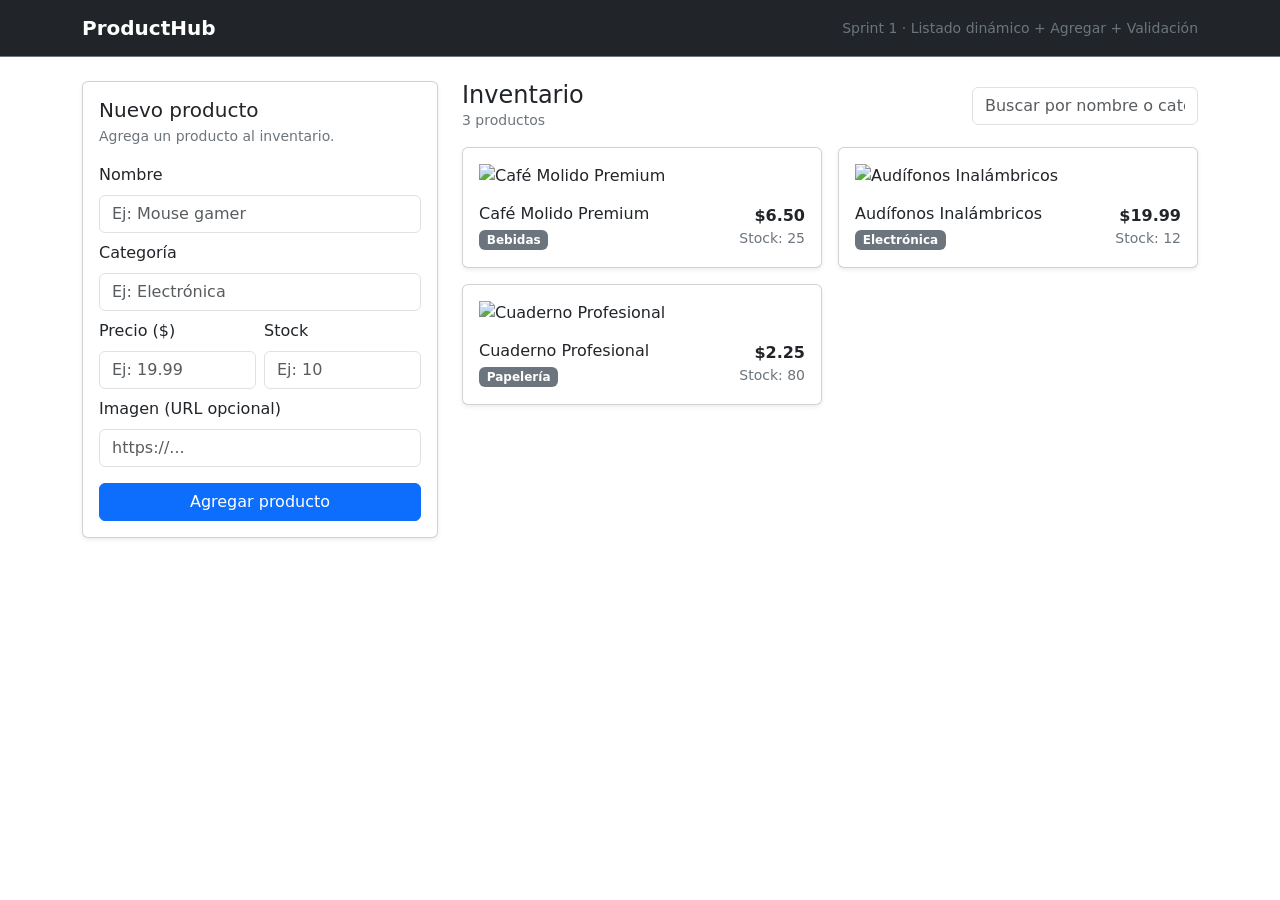
==== index.html @ 18cee50f "feat: se agregó el layout y el diseño de la página, además del product render" ====
<!doctype html>
<html lang="es">
<head>
  <meta charset="utf-8" />
  <meta name="viewport" content="width=device-width, initial-scale=1" />
  <title>ProductHub | Gestión de Productos</title>


  <!-- Bootstrap CDN -->
  <link href="https://cdn.jsdelivr.net/npm/bootstrap@5.3.3/dist/css/bootstrap.min.css" rel="stylesheet">


  <link rel="stylesheet" href="css/styles.css" />
</head>


<body>
  <!-- Top bar -->
  <nav class="navbar navbar-expand-lg navbar-dark bg-dark border-bottom border-secondary">
    <div class="container">
      <a class="navbar-brand fw-bold" href="#">
        <span class="brand-dot"></span> ProductHub
      </a>
      <span class="navbar-text text-secondary small">
        Sprint 1 · Listado dinámico + Agregar + Validación
      </span>
    </div>
  </nav>


  <main class="container my-4">
    <div class="row g-4">
      <!-- Form -->
      <div class="col-12 col-lg-4">
        <div class="card shadow-sm card-soft">
          <div class="card-body">
            <h5 class="card-title mb-1">Nuevo producto</h5>
            <p class="text-secondary small mb-3">Agrega un producto al inventario.</p>


            <form id="productForm">
              <div class="mb-2">
                <label class="form-label">Nombre</label>
                <input id="name" class="form-control" placeholder="Ej: Mouse gamer" />
                <div id="nameHelp" class="invalid-feedback"></div>
              </div>


              <div class="mb-2">
                <label class="form-label">Categoría</label>
                <input id="category" class="form-control" placeholder="Ej: Electrónica" />
                <div id="categoryHelp" class="invalid-feedback"></div>
              </div>


              <div class="row g-2">
                <div class="col-6">
                  <div class="mb-2">
                    <label class="form-label">Precio ($)</label>
                    <input id="price" class="form-control" placeholder="Ej: 19.99" />
                    <div id="priceHelp" class="invalid-feedback"></div>
                  </div>
                </div>
                <div class="col-6">
                  <div class="mb-2">
                    <label class="form-label">Stock</label>
                    <input id="stock" class="form-control" placeholder="Ej: 10" />
                    <div id="stockHelp" class="invalid-feedback"></div>
                  </div>
                </div>
              </div>


              <div class="mb-3">
                <label class="form-label">Imagen (URL opcional)</label>
                <input id="imageUrl" class="form-control" placeholder="https://..." />
                <div id="imageUrlHelp" class="invalid-feedback"></div>
              </div>


              <button class="btn btn-primary w-100" type="submit">
                Agregar producto
              </button>
            </form>
          </div>
        </div>
      </div>


      <!-- List -->
      <div class="col-12 col-lg-8">
        <div class="d-flex align-items-center justify-content-between mb-3 gap-2">
  <div>
    <h4 class="mb-0">Inventario</h4>
    <div id="countLabel" class="text-secondary small">0 productos</div>
  </div>


  <div class="search-wrap">
    <input id="searchInput" class="form-control" placeholder="Buscar por nombre o categoría..." />
  </div>
</div>


        <div id="emptyState" class="card shadow-sm card-soft d-none">
          <div class="card-body py-5 text-center">
            <div class="display-6">📦</div>
            <h5 class="mt-2 mb-1">No hay productos todavía</h5>
            <p class="text-secondary mb-0">Agrega tu primer producto para verlo aquí.</p>
          </div>
        </div>


        <div id="productGrid" class="row g-3"></div>
      </div>
    </div>
  </main>


  <!-- Toast -->
  <div class="toast-container position-fixed bottom-0 end-0 p-3">
    <div id="liveToast" class="toast" role="alert" aria-live="assertive" aria-atomic="true">
      <div class="toast-header">
        <strong class="me-auto">ProductHub</strong>
        <small class="text-secondary">ahora</small>
        <button type="button" class="btn-close" data-bs-dismiss="toast" aria-label="Cerrar"></button>
      </div>
      <div id="toastBody" class="toast-body">Mensaje</div>
    </div>
  </div>


  <script src="js/products.data.js"></script>
  <script src="js/products.validation.js"></script>
  <script src="js/products.render.js"></script>
  <script src="js/products.add.js"></script>
  <script src="js/main.js"></script>


  <script src="https://cdn.jsdelivr.net/npm/bootstrap@5.3.3/dist/js/bootstrap.bundle.min.js"></script>
</body>
</html>
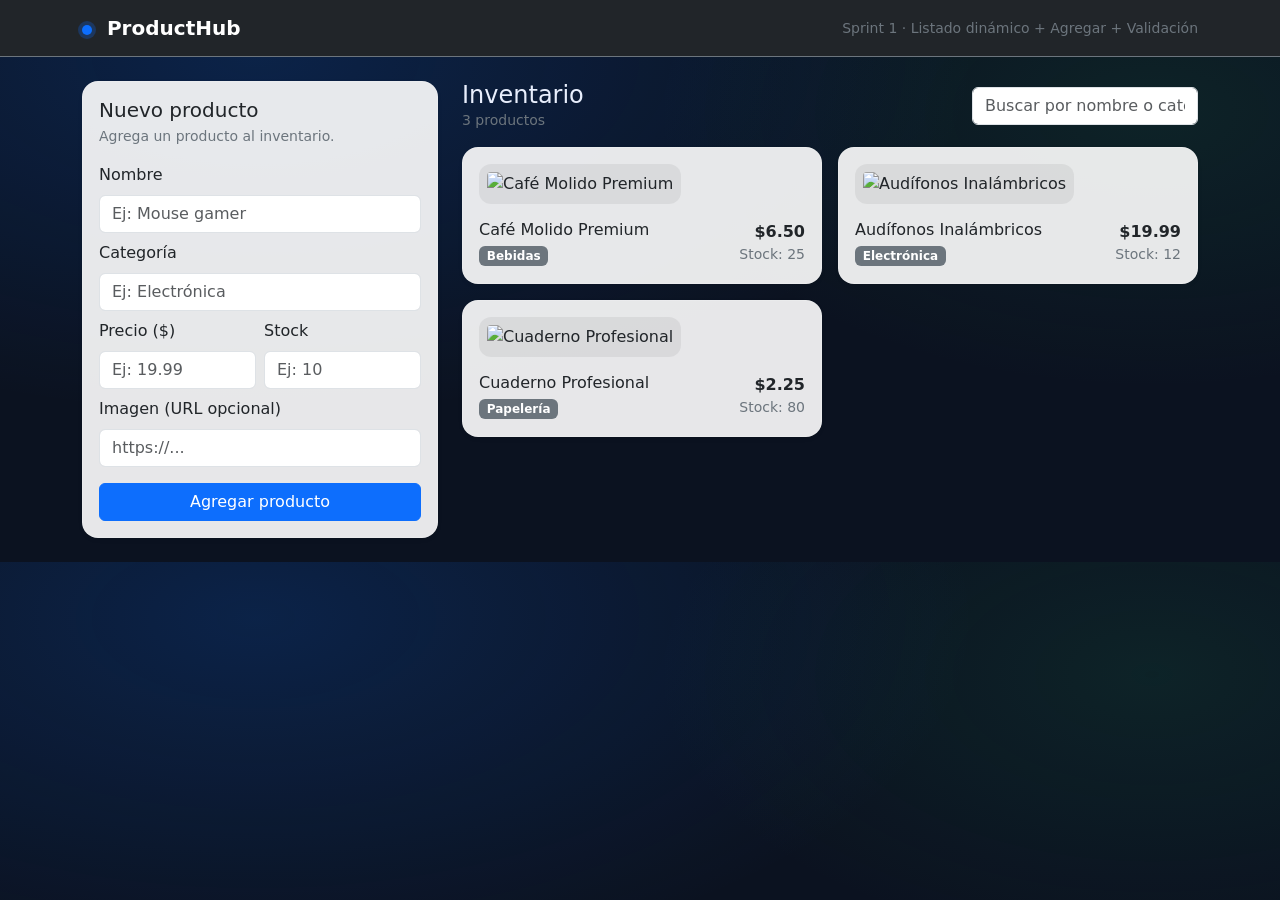
==== commit 9eeec292: "fix: Revision y correcciones del primer sprint" ====
--- a/index.html
+++ b/index.html
@@ -5,14 +5,11 @@
   <meta name="viewport" content="width=device-width, initial-scale=1" />
   <title>ProductHub | Gestión de Productos</title>
 
-
   <!-- Bootstrap CDN -->
   <link href="https://cdn.jsdelivr.net/npm/bootstrap@5.3.3/dist/css/bootstrap.min.css" rel="stylesheet">
 
-
-  <link rel="stylesheet" href="css/styles.css" />
+  <link rel="stylesheet" href="css/style.css" />
 </head>
-
 
 <body>
   <!-- Top bar -->
@@ -27,7 +24,6 @@
     </div>
   </nav>
 
-
   <main class="container my-4">
     <div class="row g-4">
       <!-- Form -->
@@ -37,7 +33,6 @@
             <h5 class="card-title mb-1">Nuevo producto</h5>
             <p class="text-secondary small mb-3">Agrega un producto al inventario.</p>
 
-
             <form id="productForm">
               <div class="mb-2">
                 <label class="form-label">Nombre</label>
@@ -45,13 +40,11 @@
                 <div id="nameHelp" class="invalid-feedback"></div>
               </div>
 
-
               <div class="mb-2">
                 <label class="form-label">Categoría</label>
                 <input id="category" class="form-control" placeholder="Ej: Electrónica" />
                 <div id="categoryHelp" class="invalid-feedback"></div>
               </div>
-
 
               <div class="row g-2">
                 <div class="col-6">
@@ -70,13 +63,11 @@
                 </div>
               </div>
 
-
               <div class="mb-3">
                 <label class="form-label">Imagen (URL opcional)</label>
                 <input id="imageUrl" class="form-control" placeholder="https://..." />
                 <div id="imageUrlHelp" class="invalid-feedback"></div>
               </div>
-
 
               <button class="btn btn-primary w-100" type="submit">
                 Agregar producto
@@ -86,7 +77,6 @@
         </div>
       </div>
 
-
       <!-- List -->
       <div class="col-12 col-lg-8">
         <div class="d-flex align-items-center justify-content-between mb-3 gap-2">
@@ -95,12 +85,10 @@
     <div id="countLabel" class="text-secondary small">0 productos</div>
   </div>
 
-
   <div class="search-wrap">
     <input id="searchInput" class="form-control" placeholder="Buscar por nombre o categoría..." />
   </div>
 </div>
-
 
         <div id="emptyState" class="card shadow-sm card-soft d-none">
           <div class="card-body py-5 text-center">
@@ -139,5 +127,4 @@
 
   <script src="https://cdn.jsdelivr.net/npm/bootstrap@5.3.3/dist/js/bootstrap.bundle.min.js"></script>
 </body>
-</html>
-
+</html>
--- a/css/style.css
+++ b/css/style.css
@@ -0,0 +1,48 @@
+:root{
+  --soft: rgba(255,255,255,.7);
+  --card: rgba(255,255,255,.9);
+}
+
+body{
+  background:
+    radial-gradient(1200px 600px at 20% 10%, rgba(13,110,253,.18), transparent 60%),
+    radial-gradient(900px 500px at 90% 20%, rgba(25,135,84,.14), transparent 55%),
+    #0b1220;
+  color: #e8eefc;
+}
+
+.navbar{
+  backdrop-filter: blur(10px);
+}
+
+.card-soft{
+  background: var(--card);
+  border: 1px solid rgba(255,255,255,.15);
+  border-radius: 16px;
+}
+
+.brand-dot{
+  display:inline-block;
+  width:10px;height:10px;
+  border-radius:999px;
+  background: #0d6efd;
+  margin-right:8px;
+  box-shadow: 0 0 0 4px rgba(13,110,253,.25);
+}
+
+.product-img{
+  width: 100%;
+  height: 160px;
+  object-fit: cover;
+  border-radius: 12px;
+  background: rgba(0,0,0,.05);
+}
+
+.product-img{
+  width: 100%;
+  height: 160px;
+  object-fit: contain;      
+  border-radius: 12px;
+  background: rgba(0,0,0,.06);
+  padding: 8px;            
+}
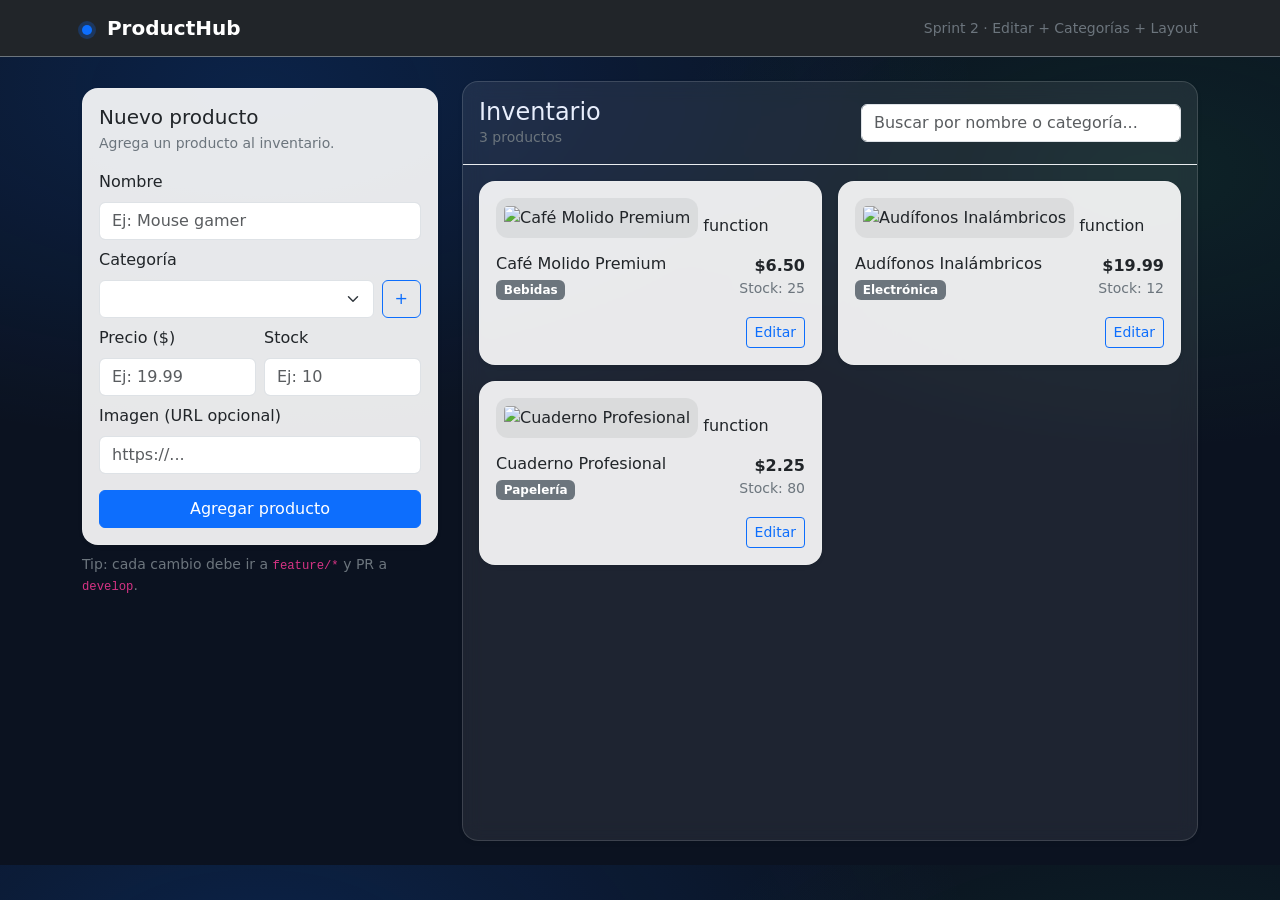
==== commit b21311c7: "feat: se creó un layout con scroll independiente y el botón editar" ====
--- a/index.html
+++ b/index.html
@@ -5,9 +5,8 @@
   <meta name="viewport" content="width=device-width, initial-scale=1" />
   <title>ProductHub | Gestión de Productos</title>
 
-  <!-- Bootstrap CDN -->
+  <!-- Bootstrap CSS -->
   <link href="https://cdn.jsdelivr.net/npm/bootstrap@5.3.3/dist/css/bootstrap.min.css" rel="stylesheet">
-
   <link rel="stylesheet" href="css/style.css" />
 </head>
 
@@ -19,16 +18,16 @@
         <span class="brand-dot"></span> ProductHub
       </a>
       <span class="navbar-text text-secondary small">
-        Sprint 1 · Listado dinámico + Agregar + Validación
+        Sprint 2 · Editar + Categorías + Layout
       </span>
     </div>
   </nav>
 
-  <main class="container my-4">
-    <div class="row g-4">
-      <!-- Form -->
+  <main class="container my-4 app-shell">
+    <div class="row g-4 h-100">
+      <!-- Sidebar (fijo) -->
       <div class="col-12 col-lg-4">
-        <div class="card shadow-sm card-soft">
+        <div class="card shadow-sm card-soft sticky-panel">
           <div class="card-body">
             <h5 class="card-title mb-1">Nuevo producto</h5>
             <p class="text-secondary small mb-3">Agrega un producto al inventario.</p>
@@ -40,9 +39,15 @@
                 <div id="nameHelp" class="invalid-feedback"></div>
               </div>
 
+              <!-- CATEGORÍA: select + botón + -->
               <div class="mb-2">
                 <label class="form-label">Categoría</label>
-                <input id="category" class="form-control" placeholder="Ej: Electrónica" />
+                <div class="d-flex gap-2">
+                  <select id="category" class="form-select"></select>
+                  <button id="addCategoryBtn" type="button" class="btn btn-outline-primary" title="Agregar categoría">
+                    +
+                  </button>
+                </div>
                 <div id="categoryHelp" class="invalid-feedback"></div>
               </div>
 
@@ -69,41 +74,44 @@
                 <div id="imageUrlHelp" class="invalid-feedback"></div>
               </div>
 
-              <button class="btn btn-primary w-100" type="submit">
-                Agregar producto
-              </button>
+              <button class="btn btn-primary w-100" type="submit">Agregar producto</button>
             </form>
           </div>
         </div>
-      </div>
-
-      <!-- List -->
+
+        <div class="small text-secondary mt-3">
+          Tip: cada cambio debe ir a <code>feature/*</code> y PR a <code>develop</code>.
+        </div>
+      </div>
+
+      <!-- Lista con scroll independiente -->
       <div class="col-12 col-lg-8">
-        <div class="d-flex align-items-center justify-content-between mb-3 gap-2">
-  <div>
-    <h4 class="mb-0">Inventario</h4>
-    <div id="countLabel" class="text-secondary small">0 productos</div>
-  </div>
-
-  <div class="search-wrap">
-    <input id="searchInput" class="form-control" placeholder="Buscar por nombre o categoría..." />
-  </div>
-</div>
-
-        <div id="emptyState" class="card shadow-sm card-soft d-none">
-          <div class="card-body py-5 text-center">
-            <div class="display-6">📦</div>
-            <h5 class="mt-2 mb-1">No hay productos todavía</h5>
-            <p class="text-secondary mb-0">Agrega tu primer producto para verlo aquí.</p>
+        <div class="list-panel shadow-sm panel-dark">
+          <div class="p-3 border-bottom border-light-subtle d-flex align-items-center justify-content-between gap-2">
+            <div>
+              <h4 class="mb-0">Inventario</h4>
+              <div id="countLabel" class="text-secondary small">0 productos</div>
+            </div>
+
+            <input id="searchInput" class="form-control" style="max-width: 320px;"
+              placeholder="Buscar por nombre o categoría..." />
           </div>
-        </div>
-
-
-        <div id="productGrid" class="row g-3"></div>
+
+          <div class="p-3 list-scroll">
+            <div id="emptyState" class="card shadow-sm card-soft d-none">
+              <div class="card-body py-5 text-center">
+                <div class="display-6">📦</div>
+                <h5 class="mt-2 mb-1">No hay productos todavía</h5>
+                <p class="text-secondary mb-0">Agrega tu primer producto para verlo aquí.</p>
+              </div>
+            </div>
+
+            <div id="productGrid" class="row g-3"></div>
+          </div>
+        </div>
       </div>
     </div>
   </main>
-
 
   <!-- Toast -->
   <div class="toast-container position-fixed bottom-0 end-0 p-3">
@@ -117,14 +125,117 @@
     </div>
   </div>
 
-
+  <!-- ✅ MODALES deben ir dentro del body -->
+  <!-- Modal: Editar producto -->
+  <div class="modal fade" id="editProductModal" tabindex="-1" aria-hidden="true">
+    <div class="modal-dialog modal-dialog-centered">
+      <div class="modal-content">
+        <div class="modal-header">
+          <h5 class="modal-title">Editar producto</h5>
+          <button type="button" class="btn-close" data-bs-dismiss="modal"></button>
+        </div>
+
+        <div class="modal-body">
+          <form id="editProductForm">
+            <input type="hidden" id="editId" />
+
+            <div class="mb-2">
+              <label class="form-label">Nombre</label>
+              <input id="editName" class="form-control" />
+              <div id="editNameHelp" class="invalid-feedback"></div>
+            </div>
+
+            <div class="mb-2">
+              <label class="form-label">Categoría</label>
+              <select id="editCategory" class="form-select"></select>
+              <div id="editCategoryHelp" class="invalid-feedback"></div>
+            </div>
+
+            <div class="row g-2">
+              <div class="col-6">
+                <div class="mb-2">
+                  <label class="form-label">Precio ($)</label>
+                  <input id="editPrice" class="form-control" />
+                  <div id="editPriceHelp" class="invalid-feedback"></div>
+                </div>
+              </div>
+              <div class="col-6">
+                <div class="mb-2">
+                  <label class="form-label">Stock</label>
+                  <input id="editStock" class="form-control" />
+                  <div id="editStockHelp" class="invalid-feedback"></div>
+                </div>
+              </div>
+            </div>
+
+            <div class="mb-2">
+              <label class="form-label">Imagen (URL opcional)</label>
+              <input id="editImageUrl" class="form-control" />
+              <div id="editImageUrlHelp" class="invalid-feedback"></div>
+            </div>
+
+            <div class="d-flex gap-2 mt-3">
+              <button type="submit" class="btn btn-primary flex-fill">Guardar cambios</button>
+              <button type="button" id="deleteProductBtn" class="btn btn-outline-danger">Eliminar</button>
+            </div>
+          </form>
+        </div>
+      </div>
+    </div>
+  </div>
+
+  <!-- Modal: Crear categoría -->
+  <div class="modal fade" id="createCategoryModal" tabindex="-1" aria-hidden="true">
+    <div class="modal-dialog modal-dialog-centered">
+      <div class="modal-content">
+        <div class="modal-header">
+          <h5 class="modal-title">Nueva categoría</h5>
+          <button type="button" class="btn-close" data-bs-dismiss="modal"></button>
+        </div>
+        <div class="modal-body">
+          <form id="createCategoryForm">
+            <div class="mb-2">
+              <label class="form-label">Nombre</label>
+              <input id="newCategoryName" class="form-control" placeholder="Ej: Accesorios" />
+              <div id="newCategoryHelp" class="invalid-feedback"></div>
+            </div>
+            <button type="submit" class="btn btn-primary w-100">Crear</button>
+          </form>
+        </div>
+      </div>
+    </div>
+  </div>
+
+  <!-- Modal: Confirmación -->
+  <div class="modal fade" id="confirmModal" tabindex="-1" aria-hidden="true">
+    <div class="modal-dialog modal-dialog-centered">
+      <div class="modal-content">
+        <div class="modal-header">
+          <h5 class="modal-title" id="confirmTitle">Confirmar</h5>
+          <button type="button" class="btn-close" data-bs-dismiss="modal"></button>
+        </div>
+        <div class="modal-body" id="confirmBody">¿Seguro?</div>
+        <div class="modal-footer">
+          <button type="button" class="btn btn-outline-secondary" data-bs-dismiss="modal">Cancelar</button>
+          <button type="button" id="confirmOkBtn" class="btn btn-danger">Sí, eliminar</button>
+        </div>
+      </div>
+    </div>
+  </div>
+
+  <!-- ✅ Bootstrap JS debe ir ANTES de tus scripts si tus scripts usan bootstrap.Modal/Toast -->
+  <script src="https://cdn.jsdelivr.net/npm/bootstrap@5.3.3/dist/js/bootstrap.bundle.min.js"></script>
+
+  <!-- ✅ Orden correcto: data -> ui -> render -> add/edit -> main -->
   <script src="js/products.data.js"></script>
+  <script src="js/categories.data.js"></script>
+  <script src="js/categories.ui.js"></script>
+
   <script src="js/products.validation.js"></script>
   <script src="js/products.render.js"></script>
   <script src="js/products.add.js"></script>
+  <script src="js/products.edit.js"></script>
+
   <script src="js/main.js"></script>
-
-
-  <script src="https://cdn.jsdelivr.net/npm/bootstrap@5.3.3/dist/js/bootstrap.bundle.min.js"></script>
 </body>
-</html>+</html>
--- a/css/style.css
+++ b/css/style.css
@@ -33,16 +33,34 @@
 .product-img{
   width: 100%;
   height: 160px;
-  object-fit: cover;
-  border-radius: 12px;
-  background: rgba(0,0,0,.05);
-}
-
-.product-img{
-  width: 100%;
-  height: 160px;
   object-fit: contain;      
   border-radius: 12px;
   background: rgba(0,0,0,.06);
   padding: 8px;            
 }
+/* Sprint 2 layout */
+.app-shell { min-height: calc(100vh - 140px); } /* ajusta si tu navbar cambia */
+.sticky-panel { position: sticky; top: 88px; } /* navbar height aprox */
+.list-panel { height: calc(100vh - 140px); overflow: hidden; }
+.list-scroll { height: calc(100% - 72px); overflow: auto; } /* 72px header interno */
+
+
+.panel-dark{
+  background: rgba(255,255,255,.08);
+  border: 1px solid rgba(255,255,255,.14);
+  border-radius: 16px;
+  backdrop-filter: blur(10px);
+}
+
+
+/* Sprint 2: forzar texto negro en modales */
+.modal-content{
+  color: #0b1220;
+}
+
+
+.modal-content .text-secondary{
+  color: #4b5563 !important; /* secundario, pero legible */
+}
+
+
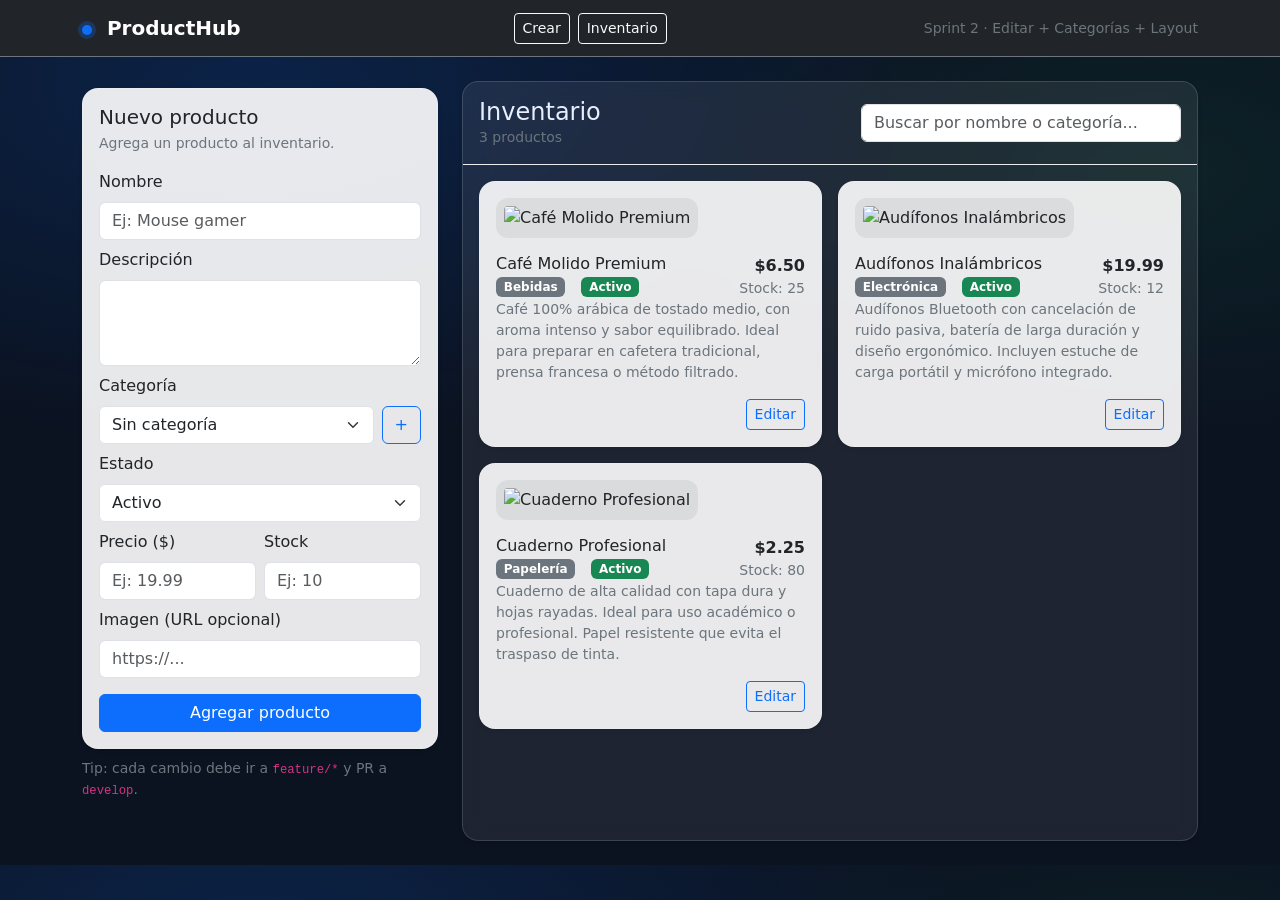
==== commit d45f92c9: "fix: sprint2 correciones menores y implementacion de las sugerencias en el sprint anterior" ====
--- a/index.html
+++ b/index.html
@@ -1,5 +1,6 @@
 <!doctype html>
 <html lang="es">
+
 <head>
   <meta charset="utf-8" />
   <meta name="viewport" content="width=device-width, initial-scale=1" />
@@ -17,6 +18,12 @@
       <a class="navbar-brand fw-bold" href="#">
         <span class="brand-dot"></span> ProductHub
       </a>
+      <div>
+        <div class="ms-auto d-flex gap-2">
+          <a class="btn btn-sm btn-outline-light" href="#crear">Crear</a>
+          <a class="btn btn-sm btn-outline-light" href="#inventario">Inventario</a>
+        </div>
+      </div>
       <span class="navbar-text text-secondary small">
         Sprint 2 · Editar + Categorías + Layout
       </span>
@@ -39,7 +46,14 @@
                 <div id="nameHelp" class="invalid-feedback"></div>
               </div>
 
-              <!-- CATEGORÍA: select + botón + -->
+              <div class="mb-2">
+                <label class="form-label">Descripción</label>
+                <textarea id="description" class="form-control" rows="3" maxlength="250"
+                  placeholder="Agrega detalles del producto (opcional)">
+  </textarea>
+                <div id="descriptionHelp" class="invalid-feedback"></div>
+              </div>
+
               <div class="mb-2">
                 <label class="form-label">Categoría</label>
                 <div class="d-flex gap-2">
@@ -51,18 +65,27 @@
                 <div id="categoryHelp" class="invalid-feedback"></div>
               </div>
 
+              <div class="mb-2">
+                <label class="form-label">Estado</label>
+                <select id="status" class="form-select">
+                  <option value="active" selected>Activo</option>
+                  <option value="inactive">Inactivo</option>
+                </select>
+                <div id="statusHelp" class="invalid-feedback"></div>
+              </div>
+
               <div class="row g-2">
                 <div class="col-6">
                   <div class="mb-2">
                     <label class="form-label">Precio ($)</label>
-                    <input id="price" class="form-control" placeholder="Ej: 19.99" />
+                    <input id="price" type="number" step="0.01" min="0" class="form-control" placeholder="Ej: 19.99" />
                     <div id="priceHelp" class="invalid-feedback"></div>
                   </div>
                 </div>
                 <div class="col-6">
                   <div class="mb-2">
                     <label class="form-label">Stock</label>
-                    <input id="stock" class="form-control" placeholder="Ej: 10" />
+                    <input id="stock" type="number" step="1" min="0" class="form-control" placeholder="Ej: 10" />
                     <div id="stockHelp" class="invalid-feedback"></div>
                   </div>
                 </div>
@@ -125,7 +148,6 @@
     </div>
   </div>
 
-  <!-- ✅ MODALES deben ir dentro del body -->
   <!-- Modal: Editar producto -->
   <div class="modal fade" id="editProductModal" tabindex="-1" aria-hidden="true">
     <div class="modal-dialog modal-dialog-centered">
@@ -146,23 +168,39 @@
             </div>
 
             <div class="mb-2">
+              <label class="form-label">Descripción</label>
+              <textarea id="editDescription" class="form-control" rows="3" maxlength="250">
+  </textarea>
+              <div id="editDescriptionHelp" class="invalid-feedback"></div>
+            </div>
+
+            <div class="mb-2">
               <label class="form-label">Categoría</label>
               <select id="editCategory" class="form-select"></select>
               <div id="editCategoryHelp" class="invalid-feedback"></div>
+            </div>
+
+            <div class="mb-2">
+              <label class="form-label">Estado</label>
+              <select id="editStatus" class="form-select">
+                <option value="active">Activo</option>
+                <option value="inactive">Inactivo</option>
+              </select>
+              <div id="editStatusHelp" class="invalid-feedback"></div>
             </div>
 
             <div class="row g-2">
               <div class="col-6">
                 <div class="mb-2">
                   <label class="form-label">Precio ($)</label>
-                  <input id="editPrice" class="form-control" />
+                  <input id="editPrice" type="number" step="0.01" min="0" class="form-control" />
                   <div id="editPriceHelp" class="invalid-feedback"></div>
                 </div>
               </div>
               <div class="col-6">
                 <div class="mb-2">
                   <label class="form-label">Stock</label>
-                  <input id="editStock" class="form-control" />
+                  <input id="editStock" type="number" step="1" min="0" class="form-control" />
                   <div id="editStockHelp" class="invalid-feedback"></div>
                 </div>
               </div>
@@ -223,11 +261,15 @@
     </div>
   </div>
 
-  <!-- ✅ Bootstrap JS debe ir ANTES de tus scripts si tus scripts usan bootstrap.Modal/Toast -->
+  <!-- SweetAlert2 (antes de usar Swal) -->
+  <script src="https://cdn.jsdelivr.net/npm/sweetalert2@11"></script>
+
+  <!-- Bootstrap JS (antes de usar bootstrap.Modal/Toast) -->
   <script src="https://cdn.jsdelivr.net/npm/bootstrap@5.3.3/dist/js/bootstrap.bundle.min.js"></script>
 
-  <!-- ✅ Orden correcto: data -> ui -> render -> add/edit -> main -->
+
   <script src="js/products.data.js"></script>
+
   <script src="js/categories.data.js"></script>
   <script src="js/categories.ui.js"></script>
 
@@ -238,4 +280,5 @@
 
   <script src="js/main.js"></script>
 </body>
-</html>
+
+</html>
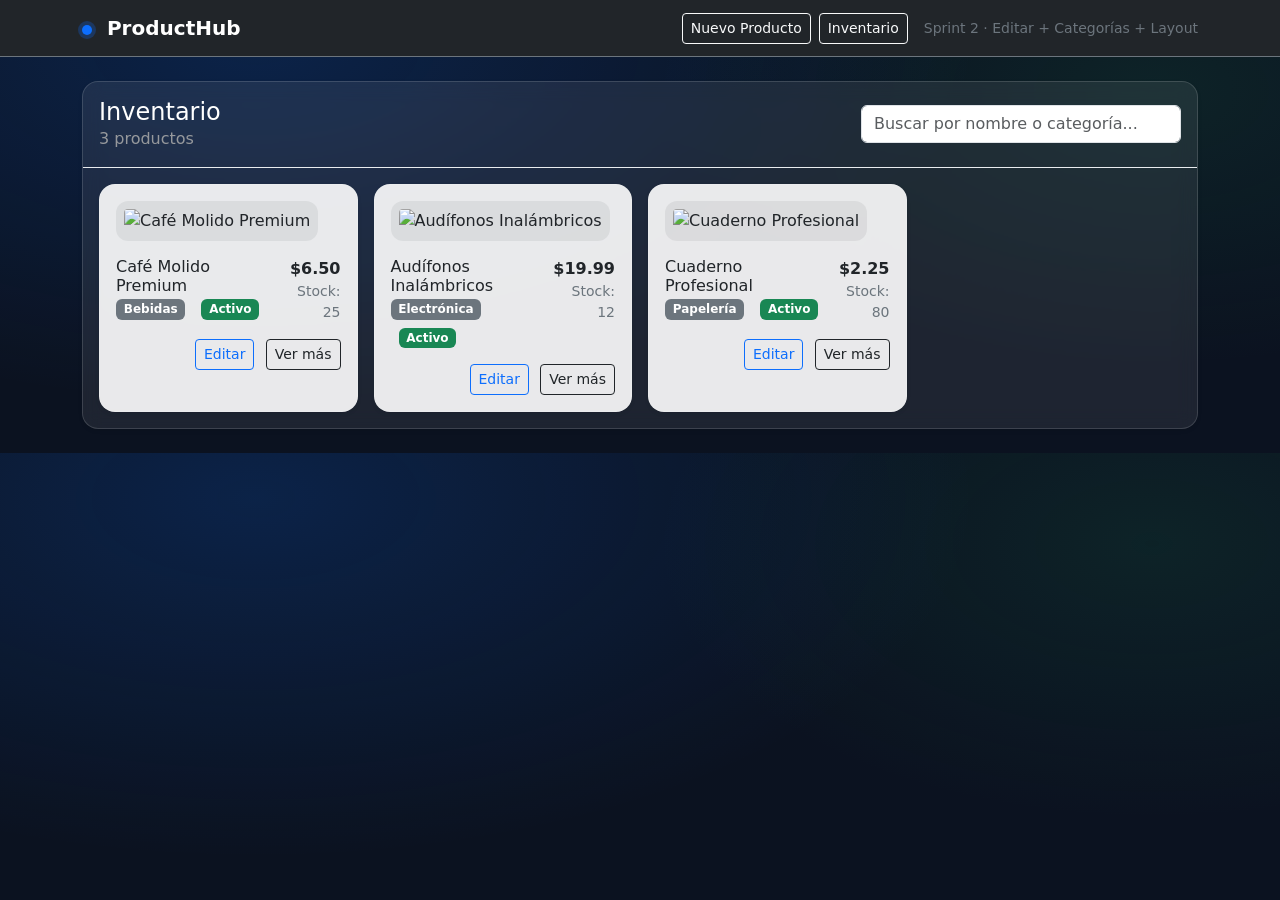
==== commit 40ae7a45: "fix: sprint2 Implementacion de sugerencias hechas en el sprint 2" ====
--- a/index.html
+++ b/index.html
@@ -18,120 +18,46 @@
       <a class="navbar-brand fw-bold" href="#">
         <span class="brand-dot"></span> ProductHub
       </a>
-      <div>
-        <div class="ms-auto d-flex gap-2">
-          <a class="btn btn-sm btn-outline-light" href="#crear">Crear</a>
-          <a class="btn btn-sm btn-outline-light" href="#inventario">Inventario</a>
-        </div>
-      </div>
-      <span class="navbar-text text-secondary small">
+
+      <div class="ms-auto d-flex gap-2">
+        <!-- Abre modal de crear -->
+        <button id="openCreateModalBtn" class="btn btn-sm btn-outline-light" type="button" data-bs-toggle="modal"
+          data-bs-target="#createProductModal">
+          Nuevo Producto
+        </button>
+
+        <a class="btn btn-sm btn-outline-light" href="#inventario">Inventario</a>
+      </div>
+
+      <span class="navbar-text text-secondary small ms-3 d-none d-lg-inline">
         Sprint 2 · Editar + Categorías + Layout
       </span>
     </div>
   </nav>
 
-  <main class="container my-4 app-shell">
-    <div class="row g-4 h-100">
-      <!-- Sidebar (fijo) -->
-      <div class="col-12 col-lg-4">
-        <div class="card shadow-sm card-soft sticky-panel">
-          <div class="card-body">
-            <h5 class="card-title mb-1">Nuevo producto</h5>
-            <p class="text-secondary small mb-3">Agrega un producto al inventario.</p>
-
-            <form id="productForm">
-              <div class="mb-2">
-                <label class="form-label">Nombre</label>
-                <input id="name" class="form-control" placeholder="Ej: Mouse gamer" />
-                <div id="nameHelp" class="invalid-feedback"></div>
-              </div>
-
-              <div class="mb-2">
-                <label class="form-label">Descripción</label>
-                <textarea id="description" class="form-control" rows="3" maxlength="250"
-                  placeholder="Agrega detalles del producto (opcional)">
-  </textarea>
-                <div id="descriptionHelp" class="invalid-feedback"></div>
-              </div>
-
-              <div class="mb-2">
-                <label class="form-label">Categoría</label>
-                <div class="d-flex gap-2">
-                  <select id="category" class="form-select"></select>
-                  <button id="addCategoryBtn" type="button" class="btn btn-outline-primary" title="Agregar categoría">
-                    +
-                  </button>
-                </div>
-                <div id="categoryHelp" class="invalid-feedback"></div>
-              </div>
-
-              <div class="mb-2">
-                <label class="form-label">Estado</label>
-                <select id="status" class="form-select">
-                  <option value="active" selected>Activo</option>
-                  <option value="inactive">Inactivo</option>
-                </select>
-                <div id="statusHelp" class="invalid-feedback"></div>
-              </div>
-
-              <div class="row g-2">
-                <div class="col-6">
-                  <div class="mb-2">
-                    <label class="form-label">Precio ($)</label>
-                    <input id="price" type="number" step="0.01" min="0" class="form-control" placeholder="Ej: 19.99" />
-                    <div id="priceHelp" class="invalid-feedback"></div>
-                  </div>
-                </div>
-                <div class="col-6">
-                  <div class="mb-2">
-                    <label class="form-label">Stock</label>
-                    <input id="stock" type="number" step="1" min="0" class="form-control" placeholder="Ej: 10" />
-                    <div id="stockHelp" class="invalid-feedback"></div>
-                  </div>
-                </div>
-              </div>
-
-              <div class="mb-3">
-                <label class="form-label">Imagen (URL opcional)</label>
-                <input id="imageUrl" class="form-control" placeholder="https://..." />
-                <div id="imageUrlHelp" class="invalid-feedback"></div>
-              </div>
-
-              <button class="btn btn-primary w-100" type="submit">Agregar producto</button>
-            </form>
+  <!-- Inventario full (sin scroll interno) -->
+  <main class="container my-4" id="inventario">
+    <div class="card shadow-sm panel-dark">
+      <div class="p-3 border-bottom border-light-subtle d-flex align-items-center justify-content-between gap-2">
+        <div>
+          <h4 class="mb-0" style="color: rgb(255, 255, 255);">Inventario</h4>
+          <div id="countLabel" style="color: rgba(170, 170, 170, 0.867);">0 productos</div>
+        </div>
+
+        <input id="searchInput" class="form-control" style="max-width: 320px;"
+          placeholder="Buscar por nombre o categoría..." />
+      </div>
+
+      <div class="p-3">
+        <div id="emptyState" class="card shadow-sm card-soft d-none">
+          <div class="card-body py-5 text-center">
+            <div class="display-6">📦</div>
+            <h5 class="mt-2 mb-1">No hay productos todavía</h5>
+            <p class="text-secondary mb-0">Agrega tu primer producto para verlo aquí.</p>
           </div>
         </div>
 
-        <div class="small text-secondary mt-3">
-          Tip: cada cambio debe ir a <code>feature/*</code> y PR a <code>develop</code>.
-        </div>
-      </div>
-
-      <!-- Lista con scroll independiente -->
-      <div class="col-12 col-lg-8">
-        <div class="list-panel shadow-sm panel-dark">
-          <div class="p-3 border-bottom border-light-subtle d-flex align-items-center justify-content-between gap-2">
-            <div>
-              <h4 class="mb-0">Inventario</h4>
-              <div id="countLabel" class="text-secondary small">0 productos</div>
-            </div>
-
-            <input id="searchInput" class="form-control" style="max-width: 320px;"
-              placeholder="Buscar por nombre o categoría..." />
-          </div>
-
-          <div class="p-3 list-scroll">
-            <div id="emptyState" class="card shadow-sm card-soft d-none">
-              <div class="card-body py-5 text-center">
-                <div class="display-6">📦</div>
-                <h5 class="mt-2 mb-1">No hay productos todavía</h5>
-                <p class="text-secondary mb-0">Agrega tu primer producto para verlo aquí.</p>
-              </div>
-            </div>
-
-            <div id="productGrid" class="row g-3"></div>
-          </div>
-        </div>
+        <div id="productGrid" class="row g-3"></div>
       </div>
     </div>
   </main>
@@ -148,9 +74,103 @@
     </div>
   </div>
 
+  <!-- Modal: Nuevo producto -->
+  <div class="modal fade" id="createProductModal" tabindex="-1" aria-hidden="true">
+    <div class="modal-dialog modal-dialog-centered modal-lg">
+      <div class="modal-content">
+        <div class="modal-header">
+          <h5 class="modal-title">Nuevo producto</h5>
+          <button type="button" class="btn-close" data-bs-dismiss="modal"></button>
+        </div>
+
+        <div class="modal-body">
+          <form id="productForm">
+            <div class="row g-2">
+              <div class="col-12 col-md-6">
+                <div class="mb-2">
+                  <label class="form-label">Nombre</label>
+                  <input id="name" class="form-control" placeholder="Ej: Mouse gamer" />
+                  <div id="nameHelp" class="invalid-feedback"></div>
+                </div>
+              </div>
+
+              <div class="col-12 col-md-6">
+                <div class="mb-2">
+                  <label class="form-label">Estado</label>
+                  <select id="status" class="form-select">
+                    <option value="active" selected>Activo</option>
+                    <option value="inactive">Inactivo</option>
+                  </select>
+                  <div id="statusHelp" class="invalid-feedback"></div>
+                </div>
+              </div>
+            </div>
+
+            <div class="mb-2">
+              <label class="form-label">Descripción</label>
+              <textarea id="description" class="form-control" rows="3" maxlength="250"
+                placeholder="Agrega detalles del producto (opcional)"></textarea>
+              <div id="descriptionHelp" class="invalid-feedback"></div>
+            </div>
+
+            <div class="mb-2">
+              <label class="form-label">Categoría</label>
+              <div class="d-flex gap-2">
+                <select id="category" class="form-select"></select>
+                <button id="addCategoryBtn" type="button" class="btn btn-outline-primary"
+                  title="Agregar categoría">+</button>
+              </div>
+              <div id="categoryHelp" class="invalid-feedback"></div>
+            </div>
+
+            <div class="row g-2">
+              <div class="col-6">
+                <div class="mb-2">
+                  <label class="form-label">Precio ($)</label>
+                  <input id="price" type="number" step="0.01" min="0" class="form-control" placeholder="Ej: 19.99" />
+                  <div id="priceHelp" class="invalid-feedback"></div>
+                </div>
+              </div>
+              <div class="col-6">
+                <div class="mb-2">
+                  <label class="form-label">Stock</label>
+                  <input id="stock" type="number" step="1" min="0" class="form-control" placeholder="Ej: 10" />
+                  <div id="stockHelp" class="invalid-feedback"></div>
+                </div>
+              </div>
+            </div>
+
+            <div class="mb-3">
+              <label class="form-label">Imagen (URL opcional)</label>
+
+              <div class="row g-2 align-items-start">
+                <div class="col-12 col-md-8">
+                  <input id="imageUrl" class="form-control" placeholder="https://..." />
+                  <div id="imageUrlHelp" class="invalid-feedback"></div>
+                </div>
+
+                <div class="col-12 col-md-4">
+                  <div class="border rounded p-2 bg-light">
+                    <img id="imagePreview" class="d-none rounded" alt="Preview"
+                      style="width: 100%; height: 92px; object-fit: contain; background:#f8f9fa;" />
+                    <div id="imagePreviewEmpty" class="text-secondary small text-center py-4">
+                      Preview
+                    </div>
+                  </div>
+                </div>
+              </div>
+            </div>
+
+            <button class="btn btn-primary w-100" type="submit">Agregar producto</button>
+          </form>
+        </div>
+      </div>
+    </div>
+  </div>
+
   <!-- Modal: Editar producto -->
   <div class="modal fade" id="editProductModal" tabindex="-1" aria-hidden="true">
-    <div class="modal-dialog modal-dialog-centered">
+    <div class="modal-dialog modal-dialog-centered modal-lg">
       <div class="modal-content">
         <div class="modal-header">
           <h5 class="modal-title">Editar producto</h5>
@@ -161,16 +181,30 @@
           <form id="editProductForm">
             <input type="hidden" id="editId" />
 
-            <div class="mb-2">
-              <label class="form-label">Nombre</label>
-              <input id="editName" class="form-control" />
-              <div id="editNameHelp" class="invalid-feedback"></div>
+            <div class="row g-2">
+              <div class="col-12 col-md-6">
+                <div class="mb-2">
+                  <label class="form-label">Nombre</label>
+                  <input id="editName" class="form-control" />
+                  <div id="editNameHelp" class="invalid-feedback"></div>
+                </div>
+              </div>
+
+              <div class="col-12 col-md-6">
+                <div class="mb-2">
+                  <label class="form-label">Estado</label>
+                  <select id="editStatus" class="form-select">
+                    <option value="active">Activo</option>
+                    <option value="inactive">Inactivo</option>
+                  </select>
+                  <div id="editStatusHelp" class="invalid-feedback"></div>
+                </div>
+              </div>
             </div>
 
             <div class="mb-2">
               <label class="form-label">Descripción</label>
-              <textarea id="editDescription" class="form-control" rows="3" maxlength="250">
-  </textarea>
+              <textarea id="editDescription" class="form-control" rows="3" maxlength="250"></textarea>
               <div id="editDescriptionHelp" class="invalid-feedback"></div>
             </div>
 
@@ -180,15 +214,6 @@
               <div id="editCategoryHelp" class="invalid-feedback"></div>
             </div>
 
-            <div class="mb-2">
-              <label class="form-label">Estado</label>
-              <select id="editStatus" class="form-select">
-                <option value="active">Activo</option>
-                <option value="inactive">Inactivo</option>
-              </select>
-              <div id="editStatusHelp" class="invalid-feedback"></div>
-            </div>
-
             <div class="row g-2">
               <div class="col-6">
                 <div class="mb-2">
@@ -208,8 +233,23 @@
 
             <div class="mb-2">
               <label class="form-label">Imagen (URL opcional)</label>
-              <input id="editImageUrl" class="form-control" />
-              <div id="editImageUrlHelp" class="invalid-feedback"></div>
+
+              <div class="row g-2 align-items-start">
+                <div class="col-12 col-md-8">
+                  <input id="editImageUrl" class="form-control" placeholder="https://..." />
+                  <div id="editImageUrlHelp" class="invalid-feedback"></div>
+                </div>
+
+                <div class="col-12 col-md-4">
+                  <div class="border rounded p-2 bg-light">
+                    <img id="editImagePreview" class="d-none rounded" alt="Preview"
+                      style="width: 100%; height: 92px; object-fit: contain; background:#f8f9fa;" />
+                    <div id="editImagePreviewEmpty" class="text-secondary small text-center py-4">
+                      Preview
+                    </div>
+                  </div>
+                </div>
+              </div>
             </div>
 
             <div class="d-flex gap-2 mt-3">
@@ -244,30 +284,56 @@
     </div>
   </div>
 
-  <!-- Modal: Confirmación -->
-  <div class="modal fade" id="confirmModal" tabindex="-1" aria-hidden="true">
-    <div class="modal-dialog modal-dialog-centered">
+  <!-- Modal: Ver más (detalle producto) -->
+  <div class="modal fade" id="productDetailModal" tabindex="-1" aria-hidden="true">
+    <div class="modal-dialog modal-dialog-centered modal-lg">
       <div class="modal-content">
         <div class="modal-header">
-          <h5 class="modal-title" id="confirmTitle">Confirmar</h5>
+          <h5 class="modal-title" id="detailTitle">Detalle del producto</h5>
           <button type="button" class="btn-close" data-bs-dismiss="modal"></button>
         </div>
-        <div class="modal-body" id="confirmBody">¿Seguro?</div>
+
+        <div class="modal-body">
+          <div class="row g-3">
+            <div class="col-12 col-md-5">
+              <img id="detailImg" class="w-100 rounded" style="object-fit: cover; aspect-ratio: 4/3;" alt="Producto" />
+            </div>
+            <div class="col-12 col-md-7">
+              <div class="d-flex gap-2 flex-wrap mb-2">
+                <span id="detailCategory" class="badge text-bg-secondary"></span>
+                <span id="detailStatus" class="badge"></span>
+              </div>
+
+              <p id="detailDesc" class="text-secondary mb-3"></p>
+
+              <ul class="list-group">
+                <li class="list-group-item d-flex justify-content-between"><span>Precio</span><strong
+                    id="detailPrice"></strong></li>
+                <li class="list-group-item d-flex justify-content-between"><span>Stock</span><strong
+                    id="detailStock"></strong></li>
+                <li class="list-group-item d-flex justify-content-between"><span>ID</span><code id="detailId"></code>
+                </li>
+                <li class="list-group-item d-flex justify-content-between"><span>Creado</span><span
+                    id="detailCreated"></span></li>
+              </ul>
+            </div>
+          </div>
+        </div>
+
         <div class="modal-footer">
-          <button type="button" class="btn btn-outline-secondary" data-bs-dismiss="modal">Cancelar</button>
-          <button type="button" id="confirmOkBtn" class="btn btn-danger">Sí, eliminar</button>
-        </div>
-      </div>
-    </div>
-  </div>
-
-  <!-- SweetAlert2 (antes de usar Swal) -->
+          <button class="btn btn-outline-dark" data-bs-dismiss="modal">Cerrar</button>
+        </div>
+      </div>
+    </div>
+  </div>
+
+  <!-- SweetAlert2 -->
   <script src="https://cdn.jsdelivr.net/npm/sweetalert2@11"></script>
 
-  <!-- Bootstrap JS (antes de usar bootstrap.Modal/Toast) -->
+  <!-- Bootstrap JS -->
   <script src="https://cdn.jsdelivr.net/npm/bootstrap@5.3.3/dist/js/bootstrap.bundle.min.js"></script>
 
-
+  <!-- App scripts (orden correcto) -->
   <script src="js/products.data.js"></script>
 
   <script src="js/categories.data.js"></script>
@@ -277,6 +343,7 @@
   <script src="js/products.render.js"></script>
   <script src="js/products.add.js"></script>
   <script src="js/products.edit.js"></script>
+  <script src="js/products.details.js"></script>
 
   <script src="js/main.js"></script>
 </body>
--- a/css/style.css
+++ b/css/style.css
@@ -63,4 +63,14 @@
   color: #4b5563 !important; /* secundario, pero legible */
 }
 
+.modal.fade .modal-dialog {
+  transform: scale(0.95);
+  transition: transform 0.2s ease;
+}
 
+.modal.show .modal-dialog {
+  transform: scale(1);
+}
+
+
+
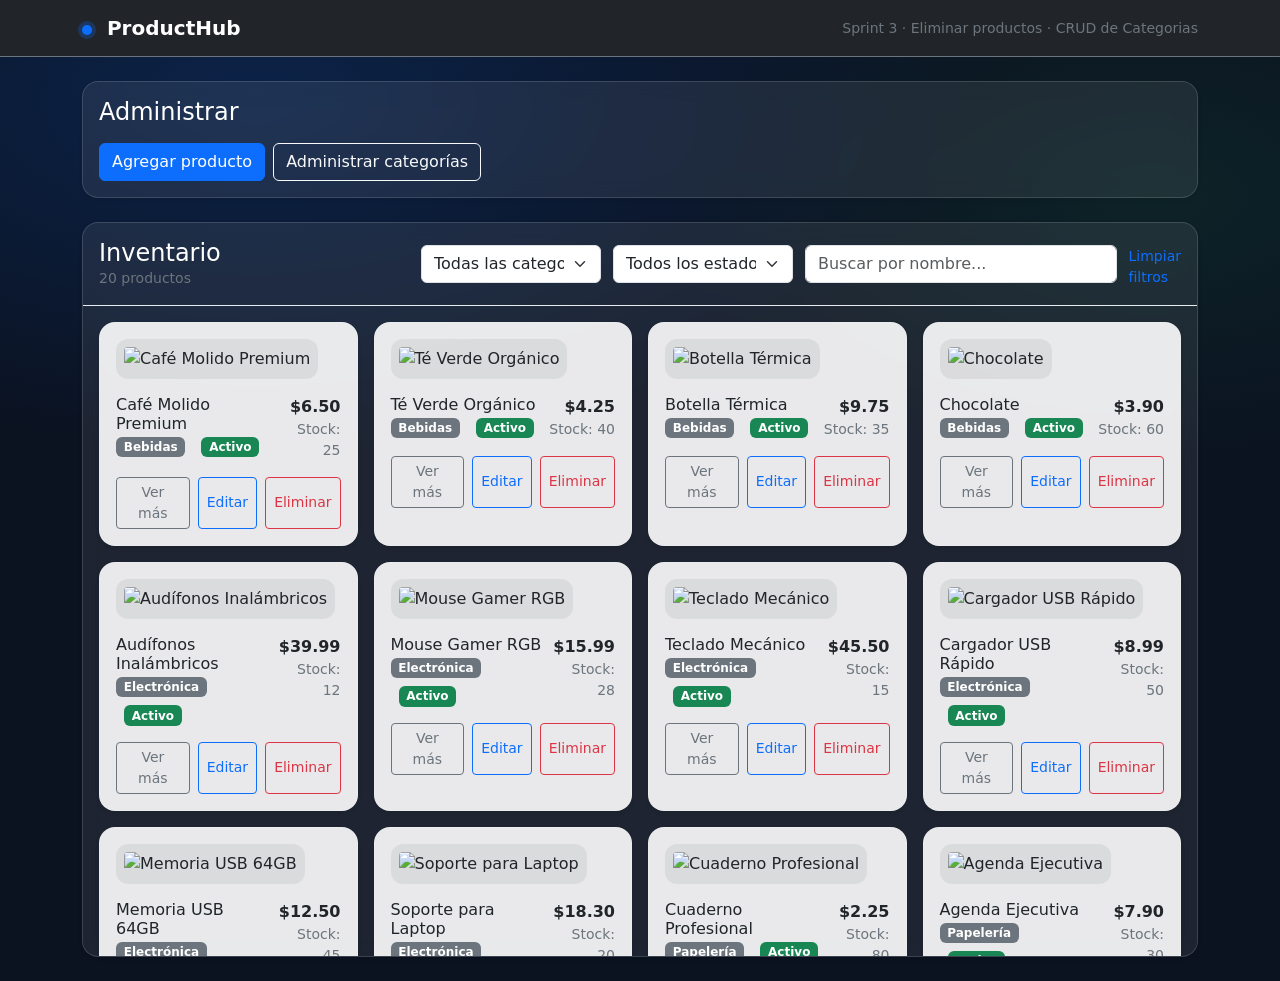
==== commit eb52fe3d: "Se movio el archivo html" ====
--- a/index.html
+++ b/index.html
@@ -6,13 +6,11 @@
   <meta name="viewport" content="width=device-width, initial-scale=1" />
   <title>ProductHub | Gestión de Productos</title>
 
-  <!-- Bootstrap CSS -->
   <link href="https://cdn.jsdelivr.net/npm/bootstrap@5.3.3/dist/css/bootstrap.min.css" rel="stylesheet">
-  <link rel="stylesheet" href="css/style.css" />
+  <link rel="stylesheet" href="../css/style.css" />
 </head>
 
 <body>
-  <!-- Top bar -->
   <nav class="navbar navbar-expand-lg navbar-dark bg-dark border-bottom border-secondary">
     <div class="container">
       <a class="navbar-brand fw-bold" href="#">
@@ -20,46 +18,74 @@
       </a>
 
       <div class="ms-auto d-flex gap-2">
-        <!-- Abre modal de crear -->
-        <button id="openCreateModalBtn" class="btn btn-sm btn-outline-light" type="button" data-bs-toggle="modal"
-          data-bs-target="#createProductModal">
-          Nuevo Producto
-        </button>
-
-        <a class="btn btn-sm btn-outline-light" href="#inventario">Inventario</a>
-      </div>
-
-      <span class="navbar-text text-secondary small ms-3 d-none d-lg-inline">
-        Sprint 2 · Editar + Categorías + Layout
-      </span>
+        <span class="navbar-text text-secondary small ms-3 d-none d-lg-inline">
+          Sprint 3 · Eliminar productos · CRUD de Categorias
+        </span>
+      </div>
     </div>
   </nav>
 
-  <!-- Inventario full (sin scroll interno) -->
-  <main class="container my-4" id="inventario">
-    <div class="card shadow-sm panel-dark">
-      <div class="p-3 border-bottom border-light-subtle d-flex align-items-center justify-content-between gap-2">
-        <div>
-          <h4 class="mb-0" style="color: rgb(255, 255, 255);">Inventario</h4>
-          <div id="countLabel" style="color: rgba(170, 170, 170, 0.867);">0 productos</div>
-        </div>
-
-        <input id="searchInput" class="form-control" style="max-width: 320px;"
-          placeholder="Buscar por nombre o categoría..." />
-      </div>
-
-      <div class="p-3">
-        <div id="emptyState" class="card shadow-sm card-soft d-none">
-          <div class="card-body py-5 text-center">
-            <div class="display-6">📦</div>
-            <h5 class="mt-2 mb-1">No hay productos todavía</h5>
-            <p class="text-secondary mb-0">Agrega tu primer producto para verlo aquí.</p>
-          </div>
-        </div>
-
-        <div id="productGrid" class="row g-3"></div>
-      </div>
-    </div>
+  <main class="container my-4">
+    <!-- SECCIÓN ADMINISTRAR -->
+    <section id="administrar" class="mb-4">
+      <div class="card shadow-sm panel-dark">
+        <div class="card-body">
+          <h4 class="mb-3 text-white">Administrar</h4>
+          <div class="d-flex flex-wrap gap-2">
+            <button class="btn btn-primary" type="button" data-bs-toggle="modal" data-bs-target="#createProductModal">
+              Agregar producto
+            </button>
+
+            <button class="btn btn-outline-light" type="button" data-bs-toggle="modal"
+              data-bs-target="#manageCategoriesModal">
+              Administrar categorías
+            </button>
+          </div>
+        </div>
+      </div>
+    </section>
+
+    <!-- SECCIÓN INVENTARIO -->
+    <section id="inventario">
+      <div class="card shadow-sm panel-dark inventory-panel">
+        <div
+          class="p-3 border-bottom border-light-subtle d-flex align-items-center justify-content-between gap-3 flex-wrap">
+          <div>
+            <h4 class="mb-0 text-white">Inventario</h4>
+            <div id="countLabel" class="text-secondary small">0 productos</div>
+          </div>
+
+          <div class="filters-row">
+            <select id="filterCategory" class="form-select filter-control">
+              <option value="">Todas las categorías</option>
+            </select>
+
+            <select id="filterStatus" class="form-select filter-control">
+              <option value="">Todos los estados</option>
+              <option value="active">Activo</option>
+              <option value="inactive">Inactivo</option>
+            </select>
+
+            <input id="searchInput" class="form-control filter-search" placeholder="Buscar por nombre..." />
+            <small id="clearFiltersBtn" class="text-primary"
+              style="cursor: pointer; display: inline-block; margin-top: 6px;">
+              Limpiar filtros
+            </small>
+          </div>
+        </div>
+        <div class="p-3 inventory-scroll">
+          <div id="emptyState" class="card shadow-sm card-soft d-none">
+            <div class="card-body py-5 text-center">
+              <div class="display-6">📦</div>
+              <h5 class="mt-2 mb-1">No hay productos todavía</h5>
+              <p class="text-secondary mb-0">Agrega tu primer producto para verlo aquí.</p>
+            </div>
+          </div>
+
+          <div id="productGrid" class="row g-3"></div>
+        </div>
+      </div>
+    </section>
   </main>
 
   <!-- Toast -->
@@ -142,7 +168,6 @@
 
             <div class="mb-3">
               <label class="form-label">Imagen (URL opcional)</label>
-
               <div class="row g-2 align-items-start">
                 <div class="col-12 col-md-8">
                   <input id="imageUrl" class="form-control" placeholder="https://..." />
@@ -233,7 +258,6 @@
 
             <div class="mb-2">
               <label class="form-label">Imagen (URL opcional)</label>
-
               <div class="row g-2 align-items-start">
                 <div class="col-12 col-md-8">
                   <input id="editImageUrl" class="form-control" placeholder="https://..." />
@@ -284,7 +308,46 @@
     </div>
   </div>
 
-  <!-- Modal: Ver más (detalle producto) -->
+  <!-- Modal: Administrar categorías -->
+  <div class="modal fade" id="manageCategoriesModal" tabindex="-1" aria-hidden="true">
+    <div class="modal-dialog modal-dialog-centered modal-lg">
+      <div class="modal-content">
+        <div class="modal-header">
+          <h5 class="modal-title">Administrar categorías</h5>
+          <button type="button" class="btn-close" data-bs-dismiss="modal"></button>
+        </div>
+
+        <div class="modal-body">
+          <form id="manageCategoryForm" class="mb-3">
+            <div class="row g-2">
+              <div class="col-12 col-md-9">
+                <input id="manageCategoryName" class="form-control" placeholder="Nueva categoría o editar categoría" />
+              </div>
+              <div class="col-12 col-md-3 d-grid">
+                <button id="saveCategoryBtn" type="submit" class="btn btn-primary">Guardar</button>
+              </div>
+            </div>
+            <input type="hidden" id="editingCategoryIndex" />
+          </form>
+
+          <div class="table-responsive">
+            <table class="table table-striped table-hover align-middle">
+              <thead>
+                <tr>
+                  <th>#</th>
+                  <th>Categoría</th>
+                  <th class="text-end">Acciones</th>
+                </tr>
+              </thead>
+              <tbody id="categoriesTableBody"></tbody>
+            </table>
+          </div>
+        </div>
+      </div>
+    </div>
+  </div>
+
+  <!-- Modal: Ver más -->
   <div class="modal fade" id="productDetailModal" tabindex="-1" aria-hidden="true">
     <div class="modal-dialog modal-dialog-centered modal-lg">
       <div class="modal-content">
@@ -296,7 +359,8 @@
         <div class="modal-body">
           <div class="row g-3">
             <div class="col-12 col-md-5">
-              <img id="detailImg" class="w-100 rounded" style="object-fit: cover; aspect-ratio: 4/3;" alt="Producto" />
+              <img id="detailImg" class="w-100 rounded"
+                style="object-fit: contain; aspect-ratio: 4/3; background:#f8f9fa;" alt="Producto" />
             </div>
             <div class="col-12 col-md-7">
               <div class="d-flex gap-2 flex-wrap mb-2">
@@ -321,31 +385,24 @@
         </div>
 
         <div class="modal-footer">
-          <button class="btn btn-outline-dark" data-bs-dismiss="modal">Cerrar</button>
-        </div>
-      </div>
-    </div>
-  </div>
-
-  <!-- SweetAlert2 -->
+          <button class="btn btn-outline-secondary" data-bs-dismiss="modal">Cerrar</button>
+        </div>
+      </div>
+    </div>
+  </div>
+
   <script src="https://cdn.jsdelivr.net/npm/sweetalert2@11"></script>
-
-  <!-- Bootstrap JS -->
   <script src="https://cdn.jsdelivr.net/npm/bootstrap@5.3.3/dist/js/bootstrap.bundle.min.js"></script>
 
-  <!-- App scripts (orden correcto) -->
-  <script src="js/products.data.js"></script>
-
-  <script src="js/categories.data.js"></script>
-  <script src="js/categories.ui.js"></script>
-
-  <script src="js/products.validation.js"></script>
-  <script src="js/products.render.js"></script>
-  <script src="js/products.add.js"></script>
-  <script src="js/products.edit.js"></script>
-  <script src="js/products.details.js"></script>
-
-  <script src="js/main.js"></script>
+  <script src="../js/products.data.js"></script>
+  <script src="../js/categories.data.js"></script>
+  <script src="../js/categories.ui.js"></script>
+  <script src="../js/products.validation.js"></script>
+  <script src="../js/products.render.js"></script>
+  <script src="../js/products.add.js"></script>
+  <script src="../js/products.edit.js"></script>
+  <script src="../js/products.details.js"></script>
+  <script src="../js/main.js"></script>
 </body>
 
 </html>
--- a/css/style.css
+++ b/css/style.css
@@ -38,12 +38,10 @@
   background: rgba(0,0,0,.06);
   padding: 8px;            
 }
-/* Sprint 2 layout */
-.app-shell { min-height: calc(100vh - 140px); } /* ajusta si tu navbar cambia */
+.app-shell { min-height: calc(100vh - 140px); } 
 .sticky-panel { position: sticky; top: 88px; } /* navbar height aprox */
 .list-panel { height: calc(100vh - 140px); overflow: hidden; }
-.list-scroll { height: calc(100% - 72px); overflow: auto; } /* 72px header interno */
-
+.list-scroll { height: calc(100% - 72px); overflow: auto; }
 
 .panel-dark{
   background: rgba(255,255,255,.08);
@@ -52,15 +50,12 @@
   backdrop-filter: blur(10px);
 }
 
-
-/* Sprint 2: forzar texto negro en modales */
 .modal-content{
   color: #0b1220;
 }
 
-
 .modal-content .text-secondary{
-  color: #4b5563 !important; /* secundario, pero legible */
+  color: #4b5563 !important;
 }
 
 .modal.fade .modal-dialog {
@@ -72,5 +67,75 @@
   transform: scale(1);
 }
 
+.inventory-panel {
+  overflow: hidden;
+}
 
+.inventory-scroll {
+  max-height: 650px;
+  overflow-y: auto;
+  overflow-x: hidden;
+  padding-right: 4px;
+}
 
+.inventory-scroll::-webkit-scrollbar {
+  width: 10px;
+}
+
+.inventory-scroll::-webkit-scrollbar-track {
+  background: rgba(255, 255, 255, 0.06);
+  border-radius: 999px;
+}
+
+.inventory-scroll::-webkit-scrollbar-thumb {
+  background: rgba(255, 255, 255, 0.22);
+  border-radius: 999px;
+}
+
+.inventory-scroll::-webkit-scrollbar-thumb:hover {
+  background: rgba(255, 255, 255, 0.32);
+}
+.filters-row {
+  display: flex;
+  align-items: center;
+  justify-content: flex-end;
+  gap: 0.75rem;
+  flex-wrap: nowrap;
+  width: 100%;
+  max-width: 760px;
+}
+
+.filter-control {
+  width: 180px;
+  flex: 0 0 180px;
+}
+
+.filter-search {
+  min-width: 220px;
+  flex: 1 1 auto;
+}
+
+@media (max-width: 992px) {
+  .filters-row {
+    flex-wrap: wrap;
+    max-width: 100%;
+    justify-content: flex-start;
+  }
+
+  .filter-control,
+  .filter-search {
+    width: 100%;
+    flex: 1 1 100%;
+  }
+
+  #clearFiltersBtn {
+cursor: pointer;
+color: #0d6efd;
+text-decoration: underline;
+font-size: 0.9rem;
+}
+
+#clearFiltersBtn:hover {
+opacity: 0.8;
+}
+}
